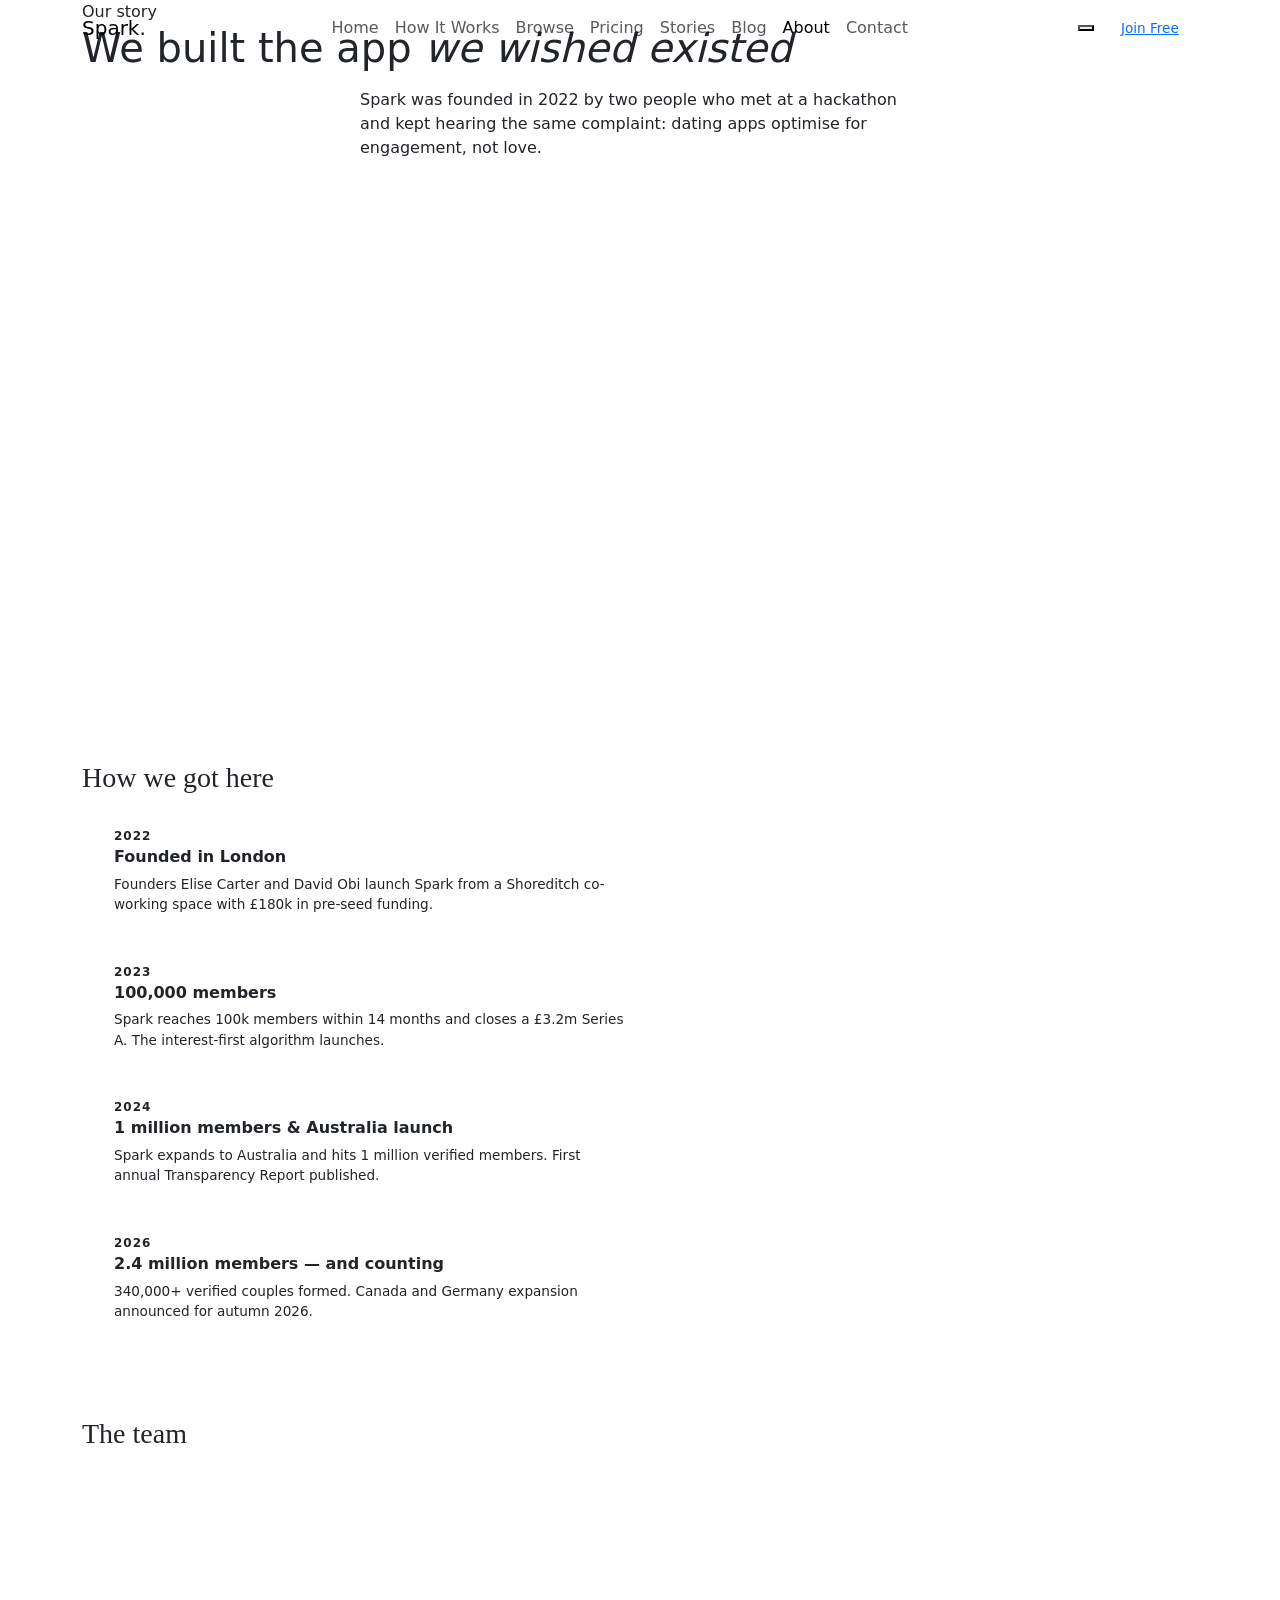
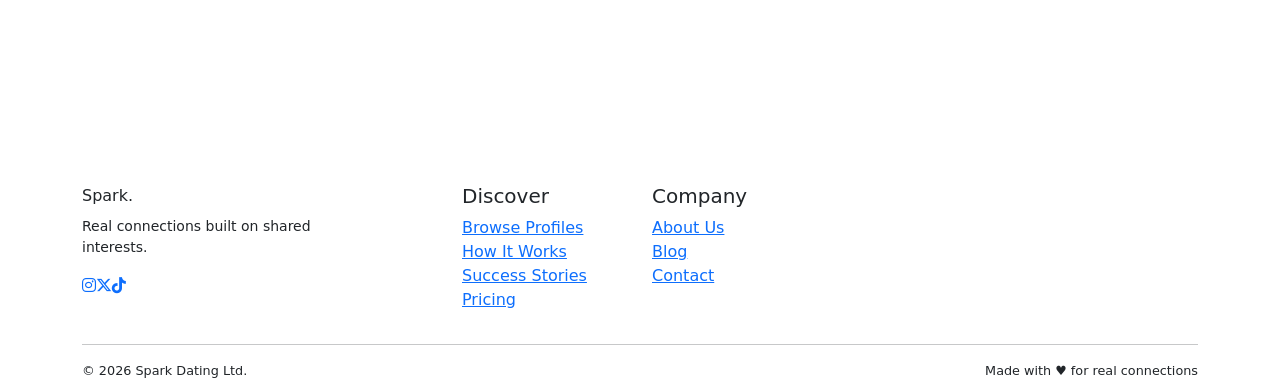
==== about.html @ 7a66ec6c "test out" ====
<!DOCTYPE html>
<html lang="en">
<head>
  <meta charset="UTF-8"/>
  <meta name="viewport" content="width=device-width, initial-scale=1.0"/>
  <title>About Us — Spark Dating</title>
  <link rel="icon" href="data:image/svg+xml,<svg xmlns='http://www.w3.org/2000/svg' viewBox='0 0 100 100'><text y='.9em' font-size='90'>💘</text></svg>"/>
  <link href="https://cdn.jsdelivr.net/npm/bootstrap@5.3.3/dist/css/bootstrap.min.css" rel="stylesheet"/>
  <link href="https://cdnjs.cloudflare.com/ajax/libs/font-awesome/6.5.0/css/all.min.css" rel="stylesheet"/>
  <link href="css/style.css" rel="stylesheet"/>
  <style>
    .reveal { opacity:0; transform:translateY(24px); transition:opacity .6s ease,transform .6s ease; }
    .reveal.revealed { opacity:1; transform:none; }
    .team-card { background:var(--plum-card); border:1px solid var(--border); border-radius:var(--radius); padding:1.8rem; text-align:center; transition:transform .25s,box-shadow .25s; }
    .team-card:hover { transform:translateY(-6px); box-shadow:0 16px 48px rgba(155,93,229,0.2); }
    .team-avatar { width:88px; height:88px; border-radius:50%; object-fit:cover; border:3px solid var(--violet); margin:0 auto 1rem; }
    .value-card { background:var(--plum-card); border:1px solid var(--border); border-radius:var(--radius); padding:2rem; }
    .timeline-dot { width:14px; height:14px; border-radius:50%; background:var(--rose); border:2px solid var(--plum); position:absolute; left:-7px; top:4px; }
    .timeline-item { position:relative; padding-left:2rem; padding-bottom:2rem; border-left:2px solid var(--border); }
    .timeline-item:last-child { border-left:none; }
  </style>
</head>
<body>

<nav class="navbar navbar-expand-lg fixed-top">
  <div class="container">
    <a class="navbar-brand" href="index.html">Spark<span>.</span></a>
    <div class="d-flex align-items-center gap-2 order-lg-last">
      <button id="dark-toggle" title="Toggle theme"></button>
      <a href="signup.html" class="btn-spark d-none d-lg-inline-block" style="font-size:.85rem;padding:.5rem 1.2rem;">Join Free</a>
      <button class="navbar-toggler ms-2" type="button" data-bs-toggle="collapse" data-bs-target="#navMenu"><span class="navbar-toggler-icon"></span></button>
    </div>
    <div class="collapse navbar-collapse" id="navMenu">
      <ul class="navbar-nav mx-auto">
        <li class="nav-item"><a class="nav-link" href="index.html">Home</a></li>
        <li class="nav-item"><a class="nav-link" href="how-it-works.html">How It Works</a></li>
        <li class="nav-item"><a class="nav-link" href="browse.html">Browse</a></li>
        <li class="nav-item"><a class="nav-link" href="pricing.html">Pricing</a></li>
        <li class="nav-item"><a class="nav-link" href="success-stories.html">Stories</a></li>
        <li class="nav-item"><a class="nav-link" href="blog.html">Blog</a></li>
        <li class="nav-item"><a class="nav-link active" href="about.html">About</a></li>
        <li class="nav-item"><a class="nav-link" href="contact.html">Contact</a></li>
      </ul>
    </div>
  </div>
</nav>

<div class="page-hero" style="padding-top:calc(var(--nav-h) + 2rem)">
  <div class="container">
    <span class="section-eyebrow">Our story</span>
    <h1 class="section-title">We built the app <em>we wished existed</em></h1>
    <p class="text-muted-spark mt-3" style="max-width:560px;margin:0 auto">Spark was founded in 2022 by two people who met at a hackathon and kept hearing the same complaint: dating apps optimise for engagement, not love.</p>
  </div>
</div>

<!-- Mission -->
<section style="padding:3rem 0 5rem">
  <div class="container">
    <div class="row g-5 align-items-center mb-5">
      <div class="col-lg-6 reveal">
        <span class="section-eyebrow">Our mission</span>
        <h2 class="section-title" style="font-size:2rem">Fewer hours on apps. <em>More time on dates.</em></h2>
        <div class="divider"></div>
        <p class="text-muted-spark">Most dating apps make money from your loneliness — the longer you stay single and scrolling, the more ads they serve. We set out to build the opposite: an app that succeeds when <em>you</em> succeed. Our metrics track couples formed, not time-in-app.</p>
        <p class="text-muted-spark mt-3">Every design choice we make is filtered through one question: does this help someone find a meaningful relationship faster, or does it just keep them on Spark longer?</p>
      </div>
      <div class="col-lg-6 reveal">
        <div class="row g-3">
          <div class="col-6"><div class="value-card"><div style="font-size:1.8rem;margin-bottom:.5rem">🎯</div><h6 style="font-family:'Playfair Display',serif">Compatibility over clicks</h6><p style="font-size:.8rem;color:var(--text-muted)">We never A/B test addictive patterns. If a feature doesn't improve match quality, it doesn't ship.</p></div></div>
          <div class="col-6"><div class="value-card"><div style="font-size:1.8rem;margin-bottom:.5rem">🔒</div><h6 style="font-family:'Playfair Display',serif">Privacy by design</h6><p style="font-size:.8rem;color:var(--text-muted)">Your data is never sold. Your location is never stored beyond the session. You're the user, not the product.</p></div></div>
          <div class="col-6"><div class="value-card"><div style="font-size:1.8rem;margin-bottom:.5rem">🌍</div><h6 style="font-family:'Playfair Display',serif">Inclusive by default</h6><p style="font-size:.8rem;color:var(--text-muted)">Spark supports all orientations and relationship styles. Matching is opt-in, never algorithmic assumption.</p></div></div>
          <div class="col-6"><div class="value-card"><div style="font-size:1.8rem;margin-bottom:.5rem">📢</div><h6 style="font-family:'Playfair Display',serif">Honest metrics</h6><p style="font-size:.8rem;color:var(--text-muted)">We publish our success rates annually — including the ones that didn't improve. Accountability matters.</p></div></div>
        </div>
      </div>
    </div>

    <!-- Timeline -->
    <div class="row mb-5">
      <div class="col-lg-6">
        <h3 style="font-family:'Playfair Display',serif;margin-bottom:2rem">How we got here</h3>
        <div class="timeline-item"><div class="timeline-dot"></div><div style="font-size:.75rem;color:var(--rose);font-weight:600;letter-spacing:1px;text-transform:uppercase">2022</div><strong>Founded in London</strong><p style="font-size:.85rem;color:var(--text-muted);margin-top:.3rem">Founders Elise Carter and David Obi launch Spark from a Shoreditch co-working space with £180k in pre-seed funding.</p></div>
        <div class="timeline-item"><div class="timeline-dot"></div><div style="font-size:.75rem;color:var(--rose);font-weight:600;letter-spacing:1px;text-transform:uppercase">2023</div><strong>100,000 members</strong><p style="font-size:.85rem;color:var(--text-muted);margin-top:.3rem">Spark reaches 100k members within 14 months and closes a £3.2m Series A. The interest-first algorithm launches.</p></div>
        <div class="timeline-item"><div class="timeline-dot"></div><div style="font-size:.75rem;color:var(--rose);font-weight:600;letter-spacing:1px;text-transform:uppercase">2024</div><strong>1 million members &amp; Australia launch</strong><p style="font-size:.85rem;color:var(--text-muted);margin-top:.3rem">Spark expands to Australia and hits 1 million verified members. First annual Transparency Report published.</p></div>
        <div class="timeline-item"><div class="timeline-dot" style="background:var(--violet)"></div><div style="font-size:.75rem;color:var(--violet);font-weight:600;letter-spacing:1px;text-transform:uppercase">2026</div><strong>2.4 million members — and counting</strong><p style="font-size:.85rem;color:var(--text-muted);margin-top:.3rem">340,000+ verified couples formed. Canada and Germany expansion announced for autumn 2026.</p></div>
      </div>
    </div>

    <!-- Team -->
    <h3 style="font-family:'Playfair Display',serif;margin-bottom:2rem">The team</h3>
    <div class="row g-4">
      <div class="col-6 col-md-4 col-lg-3 reveal">
        <div class="team-card">
          <img src="https://i.pravatar.cc/200?img=47" alt="Elise Carter" class="team-avatar"/>
          <strong>Elise Carter</strong>
          <div style="font-size:.8rem;color:var(--rose-soft)">Co-founder & CEO</div>
          <p style="font-size:.78rem;color:var(--text-muted);margin-top:.5rem">Previously product lead at Bumble. Studied behavioural economics at LSE.</p>
        </div>
      </div>
      <div class="col-6 col-md-4 col-lg-3 reveal">
        <div class="team-card">
          <img src="https://i.pravatar.cc/200?img=53" alt="David Obi" class="team-avatar"/>
          <strong>David Obi</strong>
          <div style="font-size:.8rem;color:var(--rose-soft)">Co-founder & CTO</div>
          <p style="font-size:.78rem;color:var(--text-muted);margin-top:.5rem">Former ML engineer at Spotify. Built Spark's matching algorithm from scratch.</p>
        </div>
      </div>
      <div class="col-6 col-md-4 col-lg-3 reveal">
        <div class="team-card">
          <img src="https://i.pravatar.cc/200?img=25" alt="Dr. Hana Osei" class="team-avatar"/>
          <strong>Dr. Hana Osei</strong>
          <div style="font-size:.8rem;color:var(--rose-soft)">Head of Research</div>
          <p style="font-size:.78rem;color:var(--text-muted);margin-top:.5rem">PhD in relationship psychology. Author of Spark's annual compatibility research.</p>
        </div>
      </div>
      <div class="col-6 col-md-4 col-lg-3 reveal">
        <div class="team-card">
          <img src="https://i.pravatar.cc/200?img=31" alt="Jamie Lau" class="team-avatar"/>
          <strong>Jamie Lau</strong>
          <div style="font-size:.8rem;color:var(--rose-soft)">Head of Safety</div>
          <p style="font-size:.78rem;color:var(--text-muted);margin-top:.5rem">10 years in trust & safety. Leads Spark's verification systems and moderation team.</p>
        </div>
      </div>
    </div>
  </div>
</section>

<footer>
  <div class="container">
    <div class="row g-4">
      <div class="col-lg-4 mb-3"><div class="footer-brand mb-2">Spark<span>.</span></div><p style="font-size:.875rem;color:var(--text-muted);max-width:280px">Real connections built on shared interests.</p><div class="mt-3"><a href="#" class="social-link"><i class="fab fa-instagram"></i></a><a href="#" class="social-link"><i class="fab fa-x-twitter"></i></a><a href="#" class="social-link"><i class="fab fa-tiktok"></i></a></div></div>
      <div class="col-6 col-lg-2"><h5>Discover</h5><ul style="list-style:none;padding:0"><li><a href="browse.html">Browse Profiles</a></li><li><a href="how-it-works.html">How It Works</a></li><li><a href="success-stories.html">Success Stories</a></li><li><a href="pricing.html">Pricing</a></li></ul></div>
      <div class="col-6 col-lg-2"><h5>Company</h5><ul style="list-style:none;padding:0"><li><a href="about.html">About Us</a></li><li><a href="blog.html">Blog</a></li><li><a href="contact.html">Contact</a></li></ul></div>
    </div>
    <hr class="footer-divider"/>
    <div class="d-flex flex-wrap justify-content-between gap-2" style="font-size:.8rem;color:var(--text-muted)"><span>© 2026 Spark Dating Ltd.</span><span>Made with <span class="heart-icon">♥</span> for real connections</span></div>
  </div>
</footer>

<script src="https://cdn.jsdelivr.net/npm/bootstrap@5.3.3/dist/js/bootstrap.bundle.min.js"></script>
<script src="js/main.js"></script>
</body>
</html>
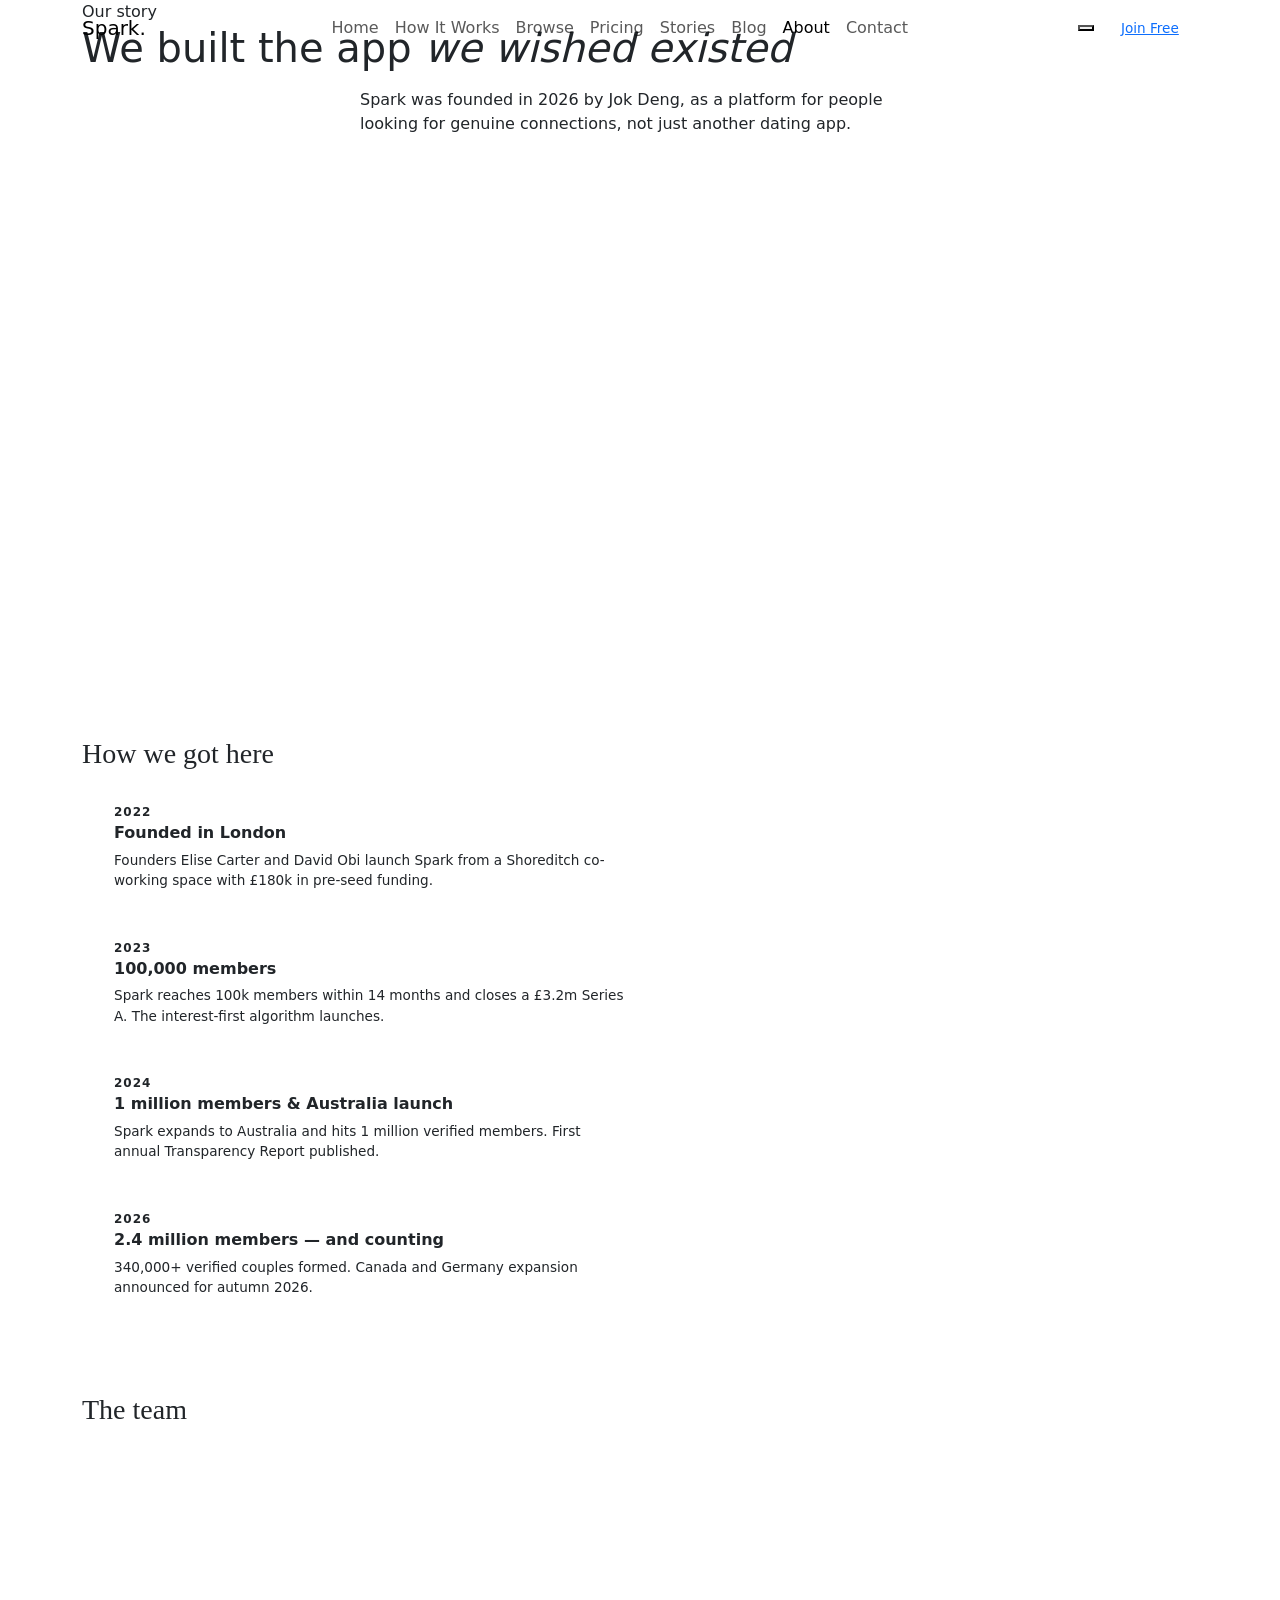
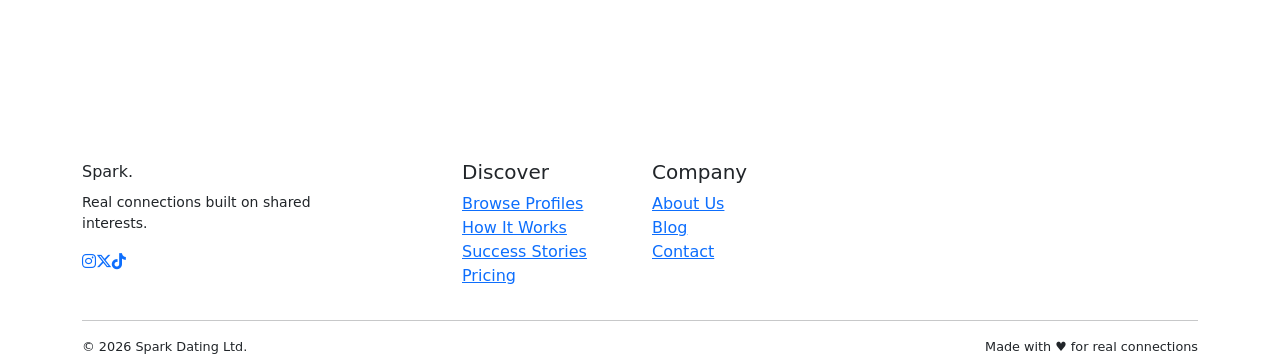
==== commit e54f99db: "commit" ====
--- a/about.html
+++ b/about.html
@@ -49,7 +49,7 @@
   <div class="container">
     <span class="section-eyebrow">Our story</span>
     <h1 class="section-title">We built the app <em>we wished existed</em></h1>
-    <p class="text-muted-spark mt-3" style="max-width:560px;margin:0 auto">Spark was founded in 2022 by two people who met at a hackathon and kept hearing the same complaint: dating apps optimise for engagement, not love.</p>
+    <p class="text-muted-spark mt-3" style="max-width:560px;margin:0 auto">Spark was founded in 2026 by Jok Deng, as a platform for people looking for genuine connections, not just another dating app.</p>
   </div>
 </div>
 
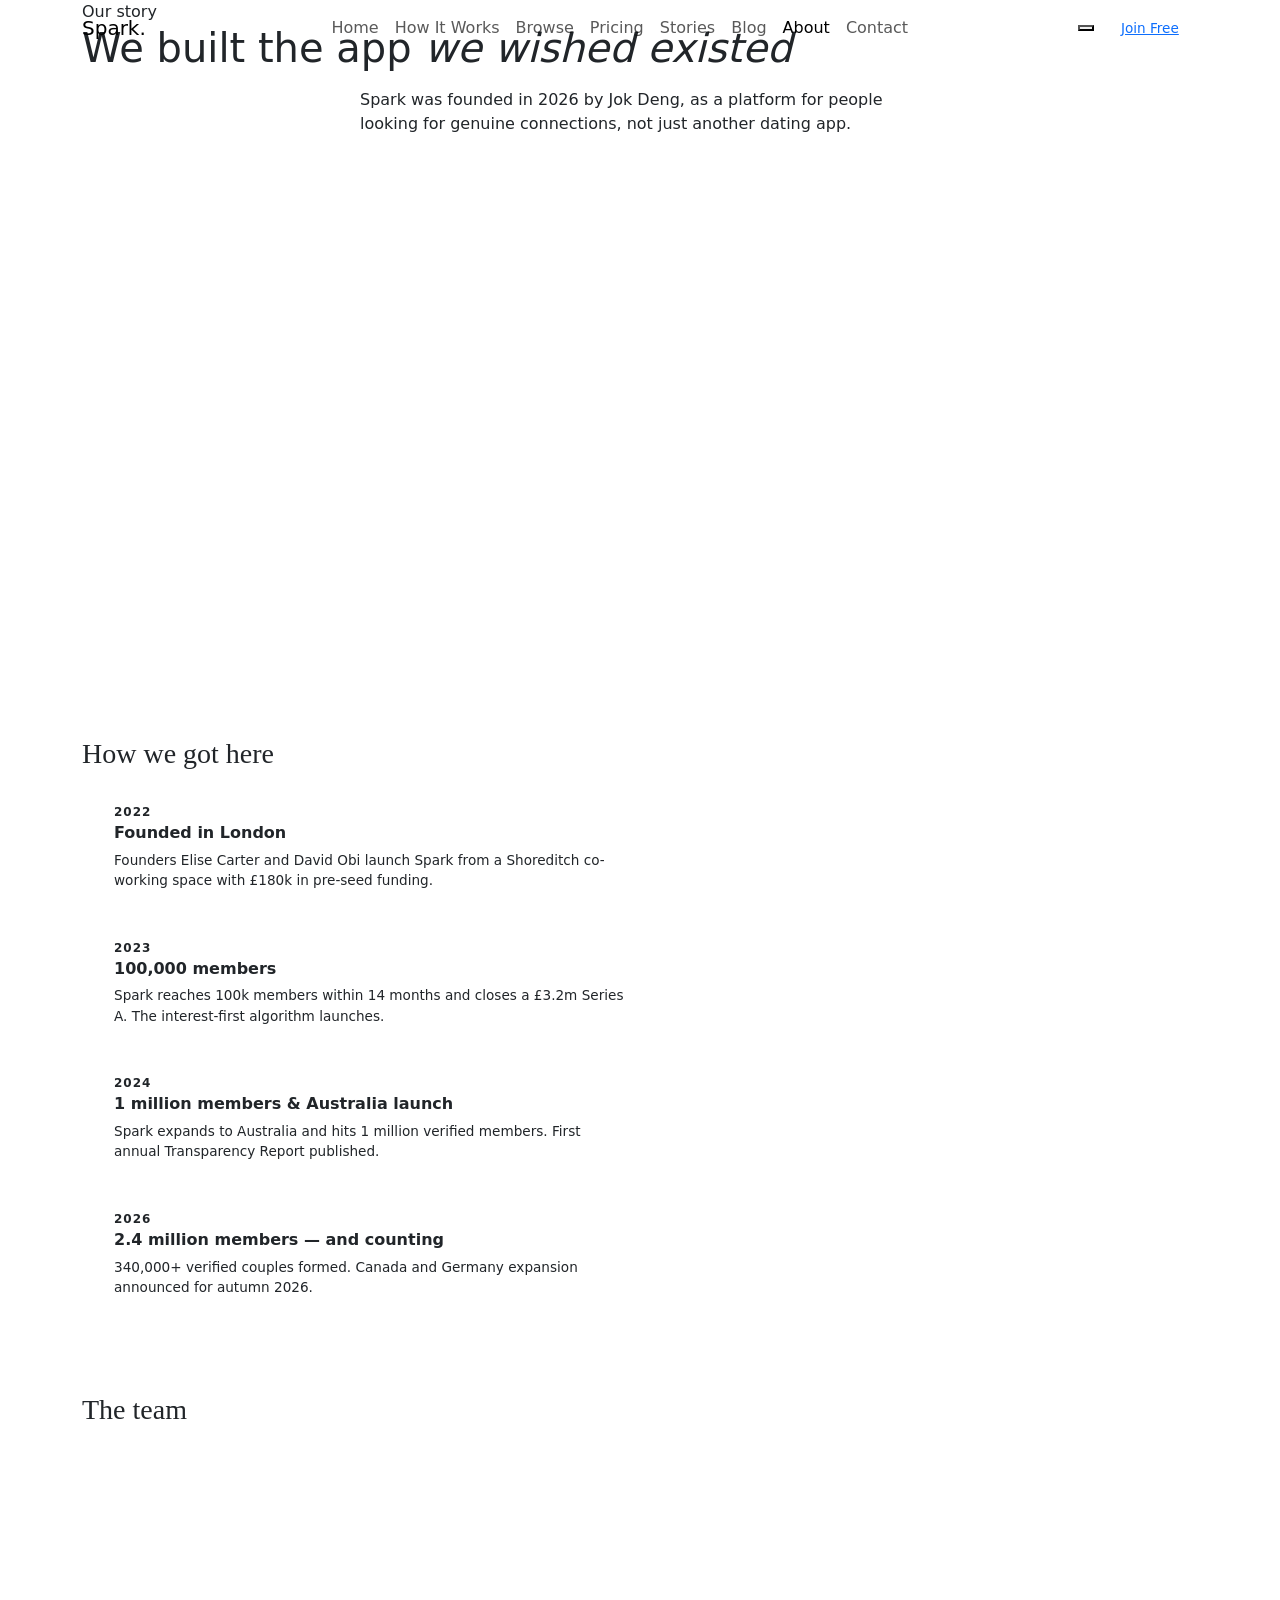
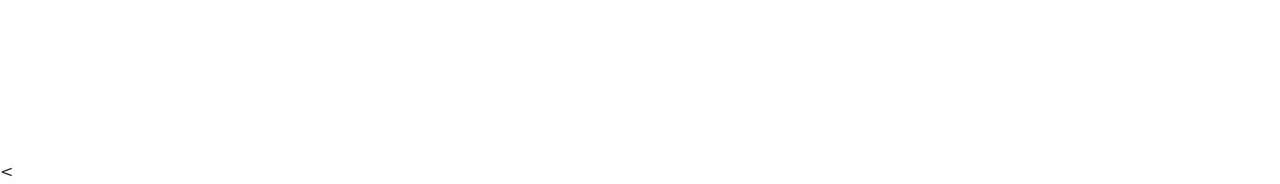
==== commit be5a89e1: "feat: initialise Spark dating app project structure" ====
--- a/about.html
+++ b/about.html
@@ -124,19 +124,4 @@
   </div>
 </section>
 
-<footer>
-  <div class="container">
-    <div class="row g-4">
-      <div class="col-lg-4 mb-3"><div class="footer-brand mb-2">Spark<span>.</span></div><p style="font-size:.875rem;color:var(--text-muted);max-width:280px">Real connections built on shared interests.</p><div class="mt-3"><a href="#" class="social-link"><i class="fab fa-instagram"></i></a><a href="#" class="social-link"><i class="fab fa-x-twitter"></i></a><a href="#" class="social-link"><i class="fab fa-tiktok"></i></a></div></div>
-      <div class="col-6 col-lg-2"><h5>Discover</h5><ul style="list-style:none;padding:0"><li><a href="browse.html">Browse Profiles</a></li><li><a href="how-it-works.html">How It Works</a></li><li><a href="success-stories.html">Success Stories</a></li><li><a href="pricing.html">Pricing</a></li></ul></div>
-      <div class="col-6 col-lg-2"><h5>Company</h5><ul style="list-style:none;padding:0"><li><a href="about.html">About Us</a></li><li><a href="blog.html">Blog</a></li><li><a href="contact.html">Contact</a></li></ul></div>
-    </div>
-    <hr class="footer-divider"/>
-    <div class="d-flex flex-wrap justify-content-between gap-2" style="font-size:.8rem;color:var(--text-muted)"><span>© 2026 Spark Dating Ltd.</span><span>Made with <span class="heart-icon">♥</span> for real connections</span></div>
-  </div>
-</footer>
-
-<script src="https://cdn.jsdelivr.net/npm/bootstrap@5.3.3/dist/js/bootstrap.bundle.min.js"></script>
-<script src="js/main.js"></script>
-</body>
-</html>+<
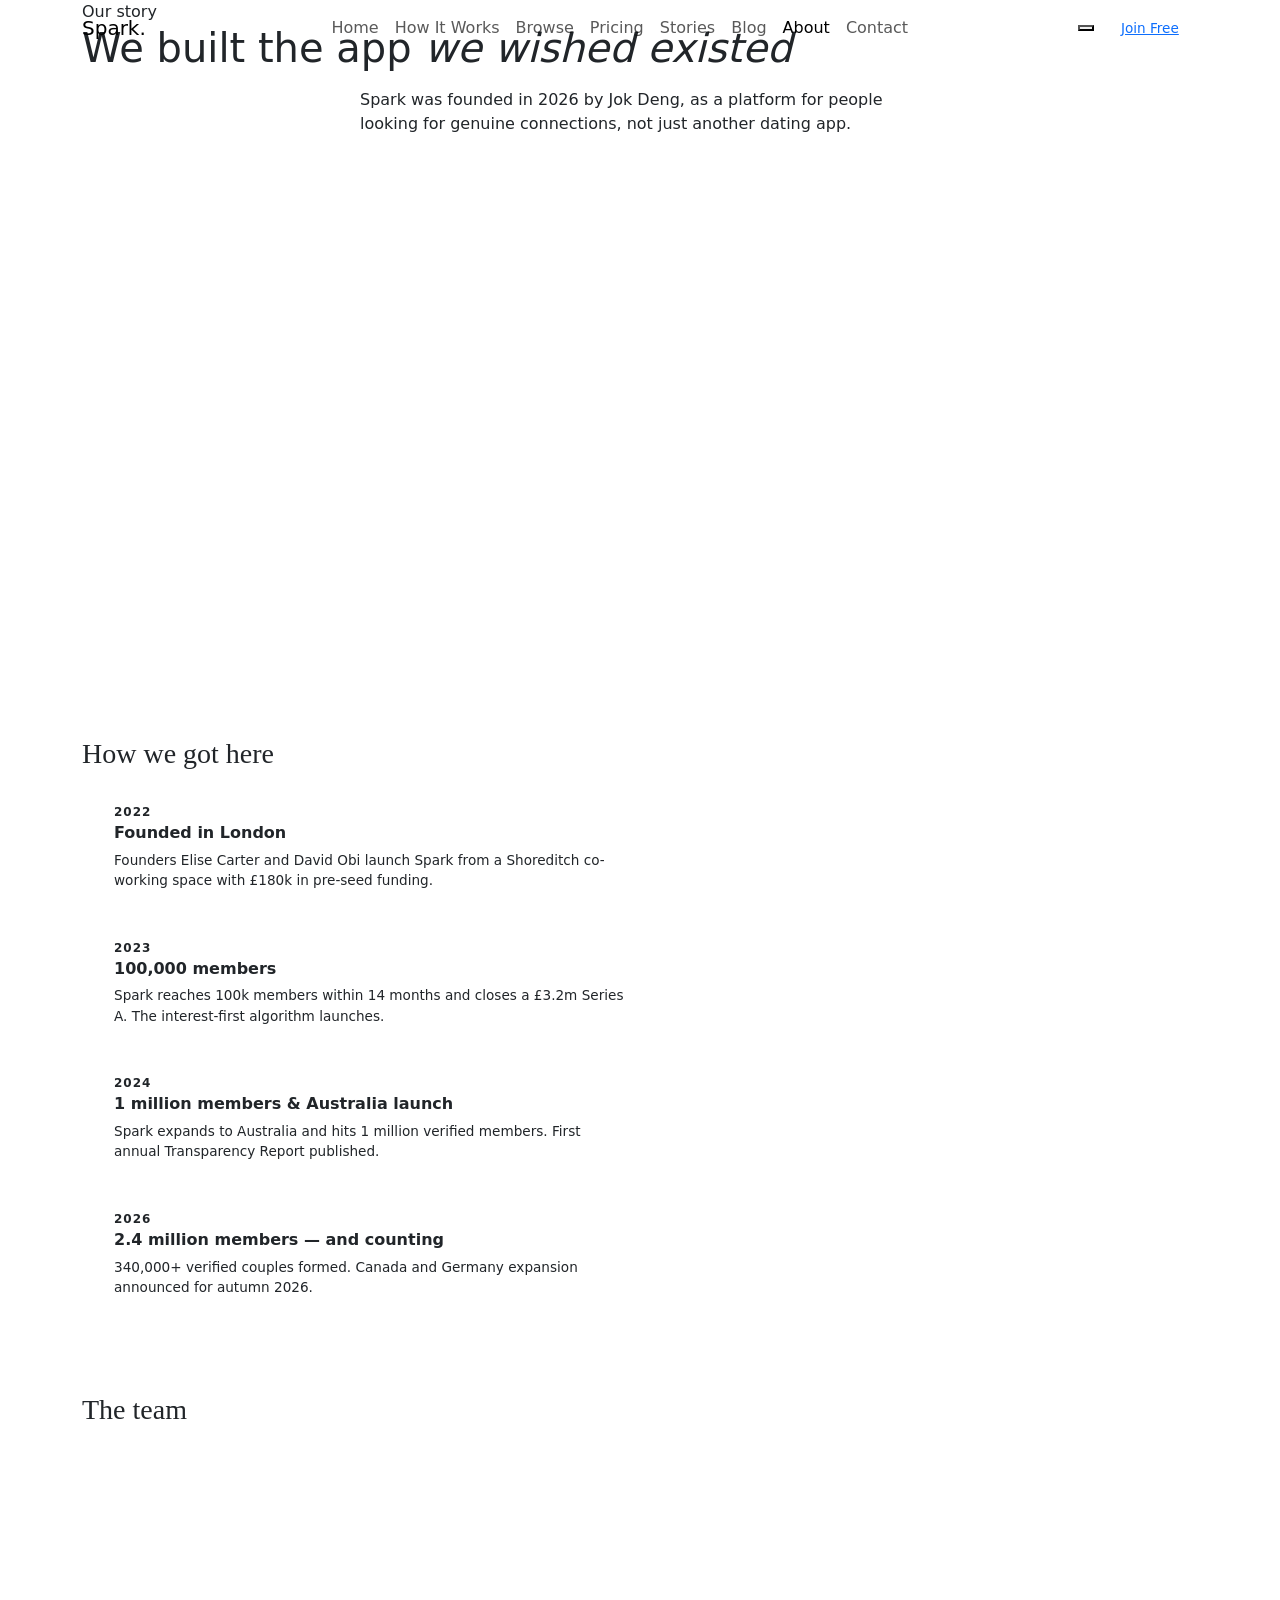
==== commit 0e15a22e: "feat: initialise Spark dating app project structure" ====
--- a/about.html
+++ b/about.html
@@ -112,14 +112,7 @@
           <p style="font-size:.78rem;color:var(--text-muted);margin-top:.5rem">PhD in relationship psychology. Author of Spark's annual compatibility research.</p>
         </div>
       </div>
-      <div class="col-6 col-md-4 col-lg-3 reveal">
-        <div class="team-card">
-          <img src="https://i.pravatar.cc/200?img=31" alt="Jamie Lau" class="team-avatar"/>
-          <strong>Jamie Lau</strong>
-          <div style="font-size:.8rem;color:var(--rose-soft)">Head of Safety</div>
-          <p style="font-size:.78rem;color:var(--text-muted);margin-top:.5rem">10 years in trust & safety. Leads Spark's verification systems and moderation team.</p>
-        </div>
-      </div>
+      <div class="col-6 col-md-
     </div>
   </div>
 </section>
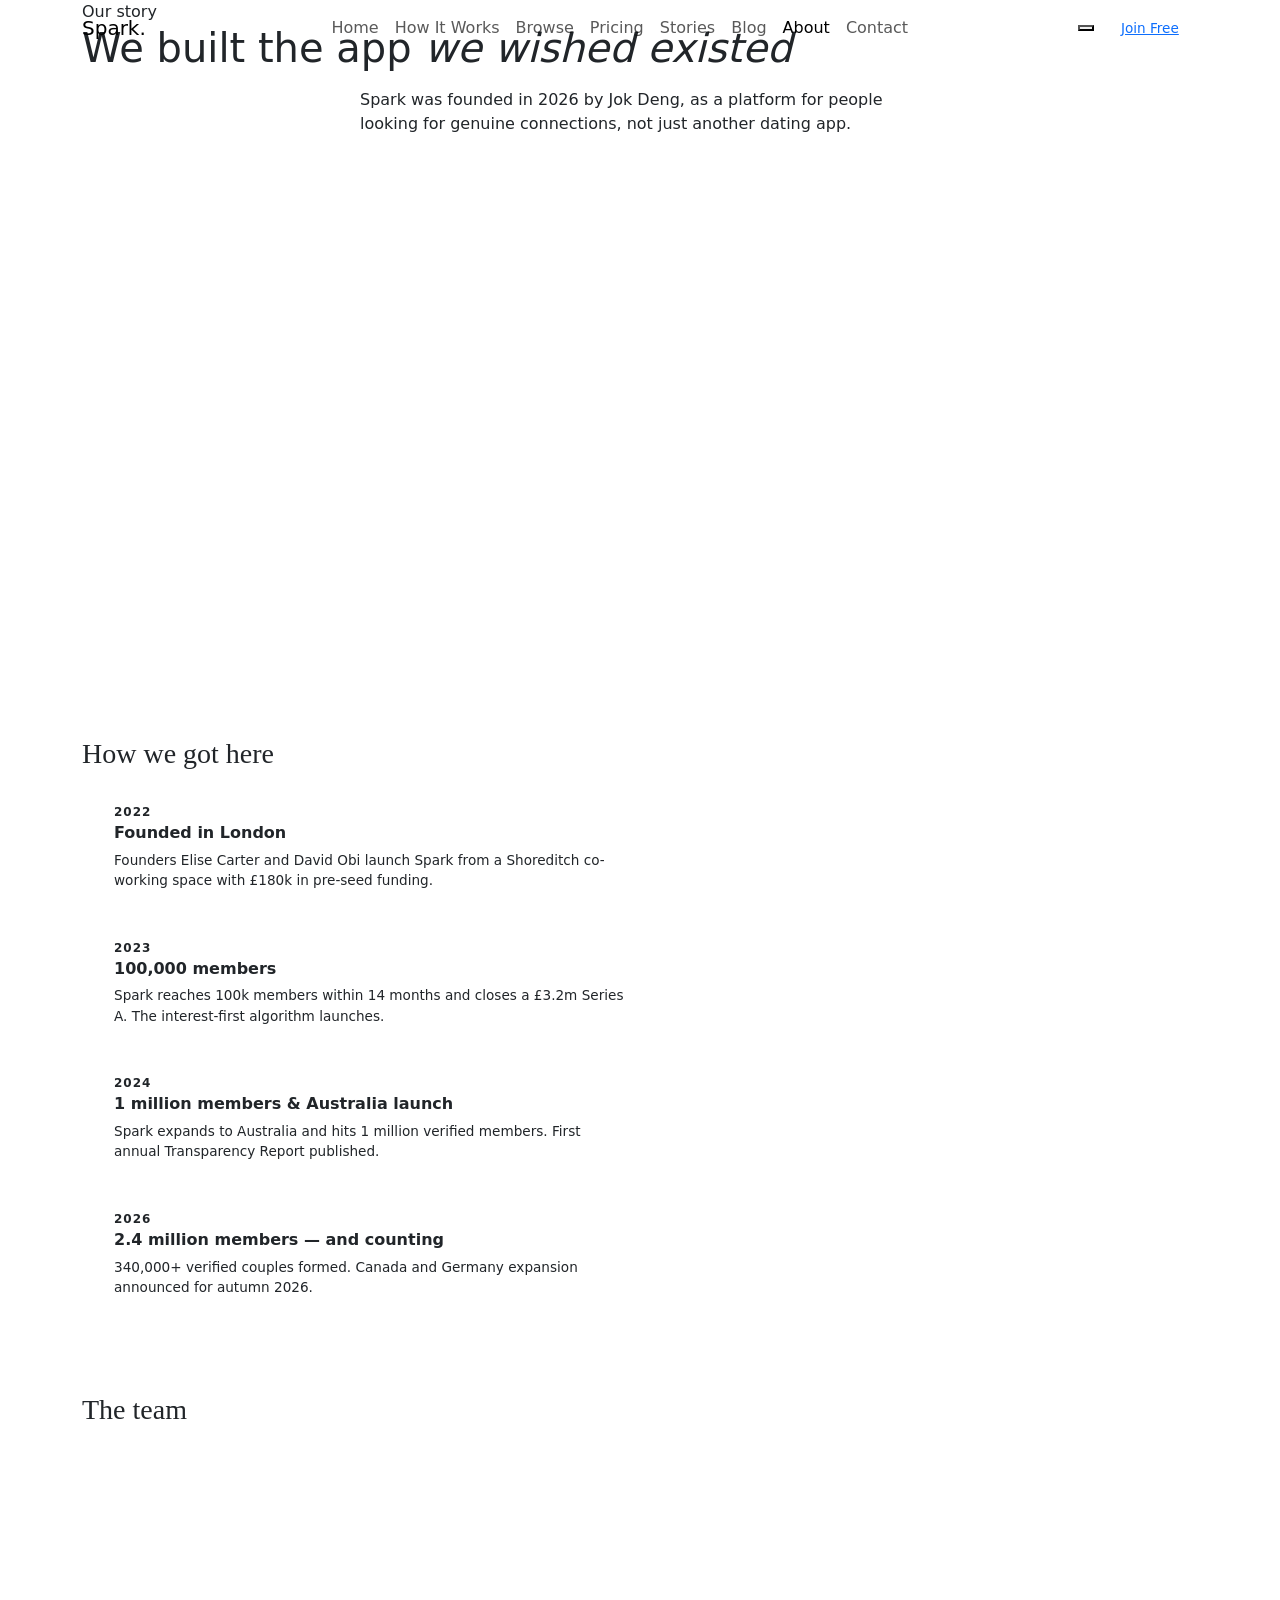
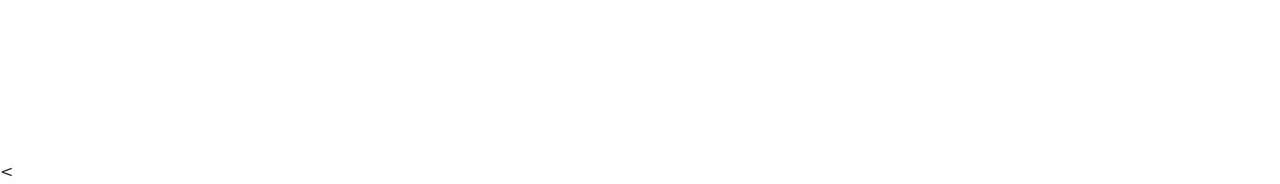
==== commit b3b7c053: "feat: initialise Spark dating app project structure" ====
--- a/about.html
+++ b/about.html
@@ -111,8 +111,7 @@
           <div style="font-size:.8rem;color:var(--rose-soft)">Head of Research</div>
           <p style="font-size:.78rem;color:var(--text-muted);margin-top:.5rem">PhD in relationship psychology. Author of Spark's annual compatibility research.</p>
         </div>
-      </div>
-      <div class="col-6 col-md-
+  
     </div>
   </div>
 </section>
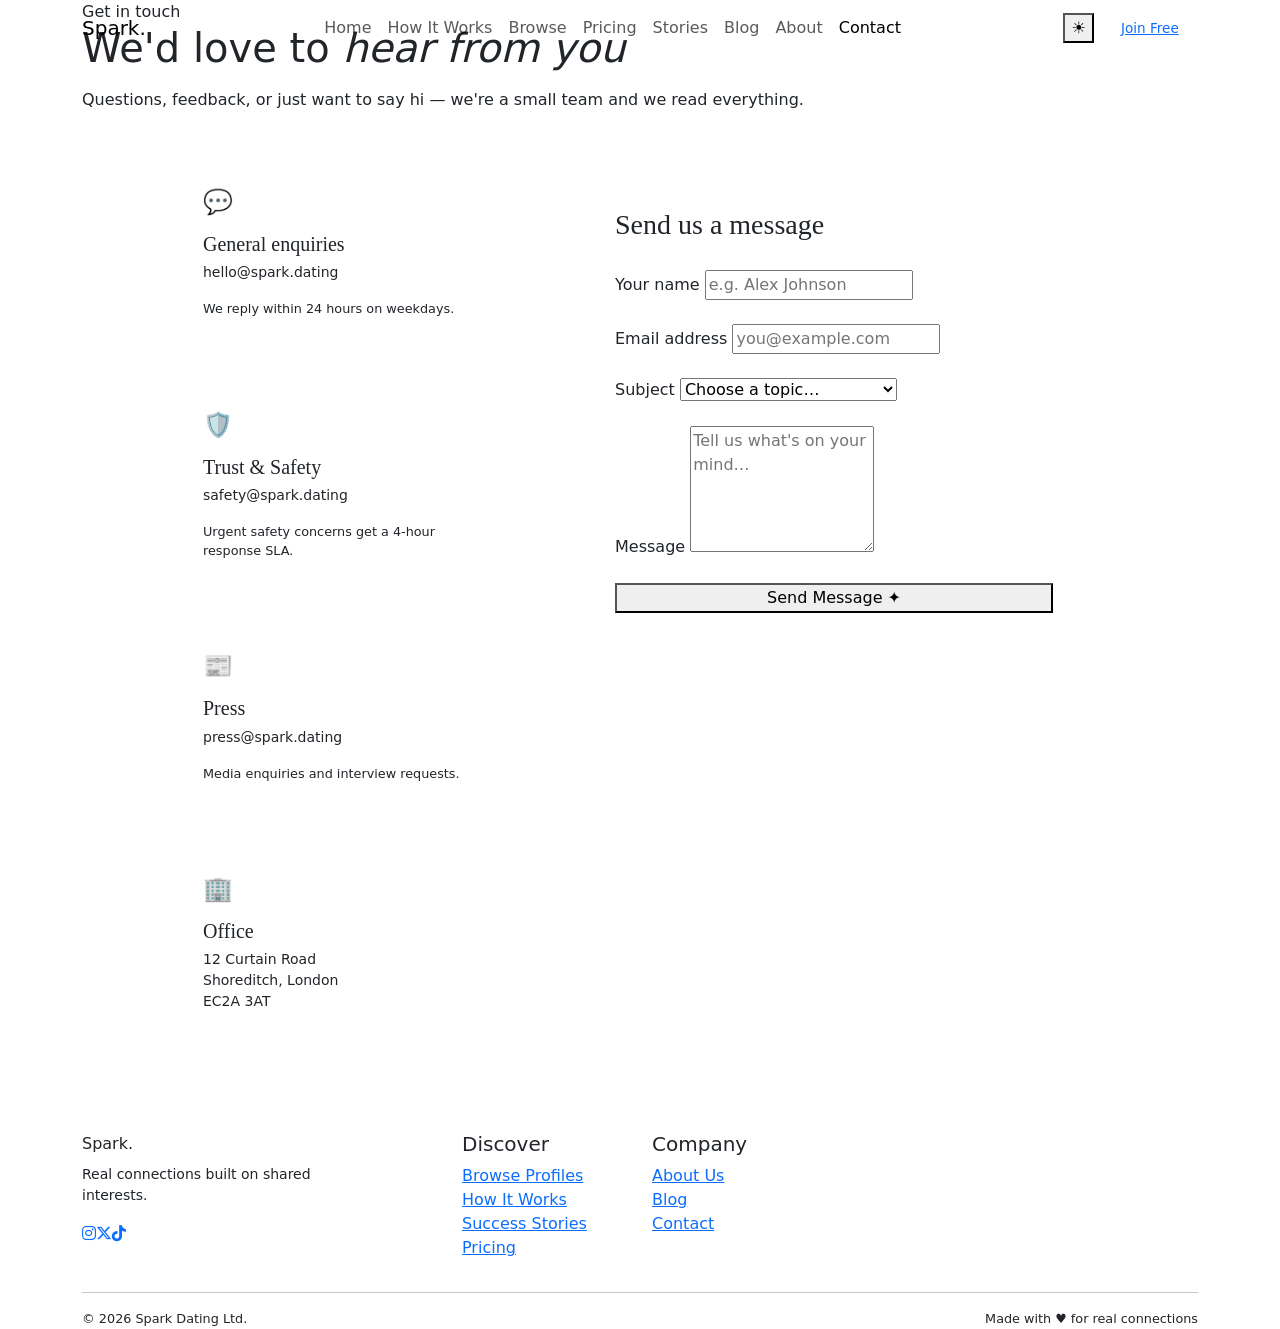
==== commit d47f8ee8: "feat: initialise Spark dating app project structure" ====
--- a/about.html
+++ b/about.html
@@ -3,22 +3,11 @@
 <head>
   <meta charset="UTF-8"/>
   <meta name="viewport" content="width=device-width, initial-scale=1.0"/>
-  <title>About Us — Spark Dating</title>
+  <title>Contact — Spark Dating</title>
   <link rel="icon" href="data:image/svg+xml,<svg xmlns='http://www.w3.org/2000/svg' viewBox='0 0 100 100'><text y='.9em' font-size='90'>💘</text></svg>"/>
   <link href="https://cdn.jsdelivr.net/npm/bootstrap@5.3.3/dist/css/bootstrap.min.css" rel="stylesheet"/>
   <link href="https://cdnjs.cloudflare.com/ajax/libs/font-awesome/6.5.0/css/all.min.css" rel="stylesheet"/>
   <link href="css/style.css" rel="stylesheet"/>
-  <style>
-    .reveal { opacity:0; transform:translateY(24px); transition:opacity .6s ease,transform .6s ease; }
-    .reveal.revealed { opacity:1; transform:none; }
-    .team-card { background:var(--plum-card); border:1px solid var(--border); border-radius:var(--radius); padding:1.8rem; text-align:center; transition:transform .25s,box-shadow .25s; }
-    .team-card:hover { transform:translateY(-6px); box-shadow:0 16px 48px rgba(155,93,229,0.2); }
-    .team-avatar { width:88px; height:88px; border-radius:50%; object-fit:cover; border:3px solid var(--violet); margin:0 auto 1rem; }
-    .value-card { background:var(--plum-card); border:1px solid var(--border); border-radius:var(--radius); padding:2rem; }
-    .timeline-dot { width:14px; height:14px; border-radius:50%; background:var(--rose); border:2px solid var(--plum); position:absolute; left:-7px; top:4px; }
-    .timeline-item { position:relative; padding-left:2rem; padding-bottom:2rem; border-left:2px solid var(--border); }
-    .timeline-item:last-child { border-left:none; }
-  </style>
 </head>
 <body>
 
@@ -26,7 +15,7 @@
   <div class="container">
     <a class="navbar-brand" href="index.html">Spark<span>.</span></a>
     <div class="d-flex align-items-center gap-2 order-lg-last">
-      <button id="dark-toggle" title="Toggle theme"></button>
+      <button id="dark-toggle" title="Toggle theme">☀️</button>
       <a href="signup.html" class="btn-spark d-none d-lg-inline-block" style="font-size:.85rem;padding:.5rem 1.2rem;">Join Free</a>
       <button class="navbar-toggler ms-2" type="button" data-bs-toggle="collapse" data-bs-target="#navMenu"><span class="navbar-toggler-icon"></span></button>
     </div>
@@ -38,8 +27,8 @@
         <li class="nav-item"><a class="nav-link" href="pricing.html">Pricing</a></li>
         <li class="nav-item"><a class="nav-link" href="success-stories.html">Stories</a></li>
         <li class="nav-item"><a class="nav-link" href="blog.html">Blog</a></li>
-        <li class="nav-item"><a class="nav-link active" href="about.html">About</a></li>
-        <li class="nav-item"><a class="nav-link" href="contact.html">Contact</a></li>
+        <li class="nav-item"><a class="nav-link" href="about.html">About</a></li>
+        <li class="nav-item"><a class="nav-link active" href="contact.html">Contact</a></li>
       </ul>
     </div>
   </div>
@@ -47,73 +36,120 @@
 
 <div class="page-hero" style="padding-top:calc(var(--nav-h) + 2rem)">
   <div class="container">
-    <span class="section-eyebrow">Our story</span>
-    <h1 class="section-title">We built the app <em>we wished existed</em></h1>
-    <p class="text-muted-spark mt-3" style="max-width:560px;margin:0 auto">Spark was founded in 2026 by Jok Deng, as a platform for people looking for genuine connections, not just another dating app.</p>
+    <span class="section-eyebrow">Get in touch</span>
+    <h1 class="section-title">We'd love to <em>hear from you</em></h1>
+    <p class="text-muted-spark mt-3">Questions, feedback, or just want to say hi — we're a small team and we read everything.</p>
   </div>
 </div>
 
-<!-- Mission -->
-<section style="padding:3rem 0 5rem">
+<section style="padding:2rem 0 5rem">
   <div class="container">
-    <div class="row g-5 align-items-center mb-5">
-      <div class="col-lg-6 reveal">
-        <span class="section-eyebrow">Our mission</span>
-        <h2 class="section-title" style="font-size:2rem">Fewer hours on apps. <em>More time on dates.</em></h2>
-        <div class="divider"></div>
-        <p class="text-muted-spark">Most dating apps make money from your loneliness — the longer you stay single and scrolling, the more ads they serve. We set out to build the opposite: an app that succeeds when <em>you</em> succeed. Our metrics track couples formed, not time-in-app.</p>
-        <p class="text-muted-spark mt-3">Every design choice we make is filtered through one question: does this help someone find a meaningful relationship faster, or does it just keep them on Spark longer?</p>
-      </div>
-      <div class="col-lg-6 reveal">
-        <div class="row g-3">
-          <div class="col-6"><div class="value-card"><div style="font-size:1.8rem;margin-bottom:.5rem">🎯</div><h6 style="font-family:'Playfair Display',serif">Compatibility over clicks</h6><p style="font-size:.8rem;color:var(--text-muted)">We never A/B test addictive patterns. If a feature doesn't improve match quality, it doesn't ship.</p></div></div>
-          <div class="col-6"><div class="value-card"><div style="font-size:1.8rem;margin-bottom:.5rem">🔒</div><h6 style="font-family:'Playfair Display',serif">Privacy by design</h6><p style="font-size:.8rem;color:var(--text-muted)">Your data is never sold. Your location is never stored beyond the session. You're the user, not the product.</p></div></div>
-          <div class="col-6"><div class="value-card"><div style="font-size:1.8rem;margin-bottom:.5rem">🌍</div><h6 style="font-family:'Playfair Display',serif">Inclusive by default</h6><p style="font-size:.8rem;color:var(--text-muted)">Spark supports all orientations and relationship styles. Matching is opt-in, never algorithmic assumption.</p></div></div>
-          <div class="col-6"><div class="value-card"><div style="font-size:1.8rem;margin-bottom:.5rem">📢</div><h6 style="font-family:'Playfair Display',serif">Honest metrics</h6><p style="font-size:.8rem;color:var(--text-muted)">We publish our success rates annually — including the ones that didn't improve. Accountability matters.</p></div></div>
+    <div class="row g-5 justify-content-center">
+
+      <!-- Contact info -->
+      <div class="col-lg-4">
+        <div class="spark-card p-4 mb-4">
+          <div style="font-size:1.5rem;margin-bottom:.75rem">💬</div>
+          <h5 style="font-family:'Playfair Display',serif;margin-bottom:.4rem">General enquiries</h5>
+          <p style="font-size:.875rem;color:var(--text-muted)">hello@spark.dating</p>
+          <p style="font-size:.8rem;color:var(--text-muted)">We reply within 24 hours on weekdays.</p>
+        </div>
+        <div class="spark-card p-4 mb-4">
+          <div style="font-size:1.5rem;margin-bottom:.75rem">🛡️</div>
+          <h5 style="font-family:'Playfair Display',serif;margin-bottom:.4rem">Trust &amp; Safety</h5>
+          <p style="font-size:.875rem;color:var(--text-muted)">safety@spark.dating</p>
+          <p style="font-size:.8rem;color:var(--text-muted)">Urgent safety concerns get a 4-hour response SLA.</p>
+        </div>
+        <div class="spark-card p-4 mb-4">
+          <div style="font-size:1.5rem;margin-bottom:.75rem">📰</div>
+          <h5 style="font-family:'Playfair Display',serif;margin-bottom:.4rem">Press</h5>
+          <p style="font-size:.875rem;color:var(--text-muted)">press@spark.dating</p>
+          <p style="font-size:.8rem;color:var(--text-muted)">Media enquiries and interview requests.</p>
+        </div>
+        <div class="spark-card p-4">
+          <div style="font-size:1.5rem;margin-bottom:.75rem">🏢</div>
+          <h5 style="font-family:'Playfair Display',serif;margin-bottom:.4rem">Office</h5>
+          <p style="font-size:.875rem;color:var(--text-muted)">12 Curtain Road<br>Shoreditch, London<br>EC2A 3AT</p>
         </div>
       </div>
-    </div>
 
-    <!-- Timeline -->
-    <div class="row mb-5">
+      <!-- Form -->
       <div class="col-lg-6">
-        <h3 style="font-family:'Playfair Display',serif;margin-bottom:2rem">How we got here</h3>
-        <div class="timeline-item"><div class="timeline-dot"></div><div style="font-size:.75rem;color:var(--rose);font-weight:600;letter-spacing:1px;text-transform:uppercase">2022</div><strong>Founded in London</strong><p style="font-size:.85rem;color:var(--text-muted);margin-top:.3rem">Founders Elise Carter and David Obi launch Spark from a Shoreditch co-working space with £180k in pre-seed funding.</p></div>
-        <div class="timeline-item"><div class="timeline-dot"></div><div style="font-size:.75rem;color:var(--rose);font-weight:600;letter-spacing:1px;text-transform:uppercase">2023</div><strong>100,000 members</strong><p style="font-size:.85rem;color:var(--text-muted);margin-top:.3rem">Spark reaches 100k members within 14 months and closes a £3.2m Series A. The interest-first algorithm launches.</p></div>
-        <div class="timeline-item"><div class="timeline-dot"></div><div style="font-size:.75rem;color:var(--rose);font-weight:600;letter-spacing:1px;text-transform:uppercase">2024</div><strong>1 million members &amp; Australia launch</strong><p style="font-size:.85rem;color:var(--text-muted);margin-top:.3rem">Spark expands to Australia and hits 1 million verified members. First annual Transparency Report published.</p></div>
-        <div class="timeline-item"><div class="timeline-dot" style="background:var(--violet)"></div><div style="font-size:.75rem;color:var(--violet);font-weight:600;letter-spacing:1px;text-transform:uppercase">2026</div><strong>2.4 million members — and counting</strong><p style="font-size:.85rem;color:var(--text-muted);margin-top:.3rem">340,000+ verified couples formed. Canada and Germany expansion announced for autumn 2026.</p></div>
-      </div>
-    </div>
-
-    <!-- Team -->
-    <h3 style="font-family:'Playfair Display',serif;margin-bottom:2rem">The team</h3>
-    <div class="row g-4">
-      <div class="col-6 col-md-4 col-lg-3 reveal">
-        <div class="team-card">
-          <img src="https://i.pravatar.cc/200?img=47" alt="Elise Carter" class="team-avatar"/>
-          <strong>Elise Carter</strong>
-          <div style="font-size:.8rem;color:var(--rose-soft)">Co-founder & CEO</div>
-          <p style="font-size:.78rem;color:var(--text-muted);margin-top:.5rem">Previously product lead at Bumble. Studied behavioural economics at LSE.</p>
+        <div class="spark-card p-4 p-md-5">
+          <h3 style="font-family:'Playfair Display',serif;margin-bottom:1.8rem">Send us a message</h3>
+          <div id="contact-form">
+            <div class="mb-4">
+              <label class="form-label-spark" for="name">Your name</label>
+              <input type="text" id="name" class="spark-input" placeholder="e.g. Alex Johnson"/>
+              <div class="form-error" id="name-error"></div>
+            </div>
+            <div class="mb-4">
+              <label class="form-label-spark" for="email">Email address</label>
+              <input type="email" id="email" class="spark-input" placeholder="you@example.com"/>
+              <div class="form-error" id="email-error"></div>
+            </div>
+            <div class="mb-4">
+              <label class="form-label-spark" for="subject">Subject</label>
+              <select id="subject" class="spark-input" style="cursor:pointer">
+                <option value="" disabled selected>Choose a topic…</option>
+                <option>Account help</option>
+                <option>Billing &amp; subscriptions</option>
+                <option>Technical issue</option>
+                <option>Safety concern</option>
+                <option>Feedback &amp; suggestions</option>
+                <option>Press enquiry</option>
+                <option>Other</option>
+              </select>
+            </div>
+            <div class="mb-4">
+              <label class="form-label-spark" for="message">Message</label>
+              <textarea id="message" class="spark-input" rows="5" placeholder="Tell us what's on your mind…" style="resize:vertical"></textarea>
+              <div class="form-error" id="message-error"></div>
+            </div>
+            <button type="submit" class="btn-spark w-100" onclick="submitContact(event)">Send Message ✦</button>
+          </div>
         </div>
       </div>
-      <div class="col-6 col-md-4 col-lg-3 reveal">
-        <div class="team-card">
-          <img src="https://i.pravatar.cc/200?img=53" alt="David Obi" class="team-avatar"/>
-          <strong>David Obi</strong>
-          <div style="font-size:.8rem;color:var(--rose-soft)">Co-founder & CTO</div>
-          <p style="font-size:.78rem;color:var(--text-muted);margin-top:.5rem">Former ML engineer at Spotify. Built Spark's matching algorithm from scratch.</p>
-        </div>
-      </div>
-      <div class="col-6 col-md-4 col-lg-3 reveal">
-        <div class="team-card">
-          <img src="https://i.pravatar.cc/200?img=25" alt="Dr. Hana Osei" class="team-avatar"/>
-          <strong>Dr. Hana Osei</strong>
-          <div style="font-size:.8rem;color:var(--rose-soft)">Head of Research</div>
-          <p style="font-size:.78rem;color:var(--text-muted);margin-top:.5rem">PhD in relationship psychology. Author of Spark's annual compatibility research.</p>
-        </div>
-  
     </div>
   </div>
 </section>
 
-<+<footer>
+  <div class="container">
+    <div class="row g-4">
+      <div class="col-lg-4 mb-3"><div class="footer-brand mb-2">Spark<span>.</span></div><p style="font-size:.875rem;color:var(--text-muted);max-width:280px">Real connections built on shared interests.</p><div class="mt-3"><a href="#" class="social-link"><i class="fab fa-instagram"></i></a><a href="#" class="social-link"><i class="fab fa-x-twitter"></i></a><a href="#" class="social-link"><i class="fab fa-tiktok"></i></a></div></div>
+      <div class="col-6 col-lg-2"><h5>Discover</h5><ul style="list-style:none;padding:0"><li><a href="browse.html">Browse Profiles</a></li><li><a href="how-it-works.html">How It Works</a></li><li><a href="success-stories.html">Success Stories</a></li><li><a href="pricing.html">Pricing</a></li></ul></div>
+      <div class="col-6 col-lg-2"><h5>Company</h5><ul style="list-style:none;padding:0"><li><a href="about.html">About Us</a></li><li><a href="blog.html">Blog</a></li><li><a href="contact.html">Contact</a></li></ul></div>
+    </div>
+    <hr class="footer-divider"/>
+    <div class="d-flex flex-wrap justify-content-between gap-2" style="font-size:.8rem;color:var(--text-muted)"><span>© 2026 Spark Dating Ltd.</span><span>Made with <span class="heart-icon">♥</span> for real connections</span></div>
+  </div>
+</footer>
+
+<script src="https://cdn.jsdelivr.net/npm/bootstrap@5.3.3/dist/js/bootstrap.bundle.min.js"></script>
+<script src="js/main.js"></script>
+<script>
+  function submitContact(e) {
+    e.preventDefault();
+    let valid = true;
+    ['name','email','message'].forEach(f => {
+      const el = document.getElementById(f + '-error');
+      if (el) el.classList.remove('show');
+    });
+    const name    = document.getElementById('name').value.trim();
+    const email   = document.getElementById('email').value.trim();
+    const message = document.getElementById('message').value.trim();
+    if (name.length < 2) { const el = document.getElementById('name-error'); el.textContent='Please enter your full name.'; el.classList.add('show'); valid=false; }
+    if (!/^[^\s@]+@[^\s@]+\.[^\s@]+$/.test(email)) { const el = document.getElementById('email-error'); el.textContent='Enter a valid email address.'; el.classList.add('show'); valid=false; }
+    if (message.length < 10) { const el = document.getElementById('message-error'); el.textContent='Message must be at least 10 characters.'; el.classList.add('show'); valid=false; }
+    if (valid) {
+      const btn = document.querySelector('[onclick]');
+      btn.textContent = 'Sending…'; btn.disabled = true;
+      setTimeout(() => {
+        document.getElementById('contact-form').innerHTML = `<div class="text-center py-4"><div style="font-size:3.5rem">💌</div><h4 class="mt-3" style="font-family:'Playfair Display',serif">Message received!</h4><p class="text-muted-spark mt-2">We'll get back to you within 24 hours.</p><a href="index.html" class="btn-outline-spark mt-3 d-inline-block">Back to Home</a></div>`;
+      }, 1200);
+    }
+  }
+</script>
+</body>
+</html>
